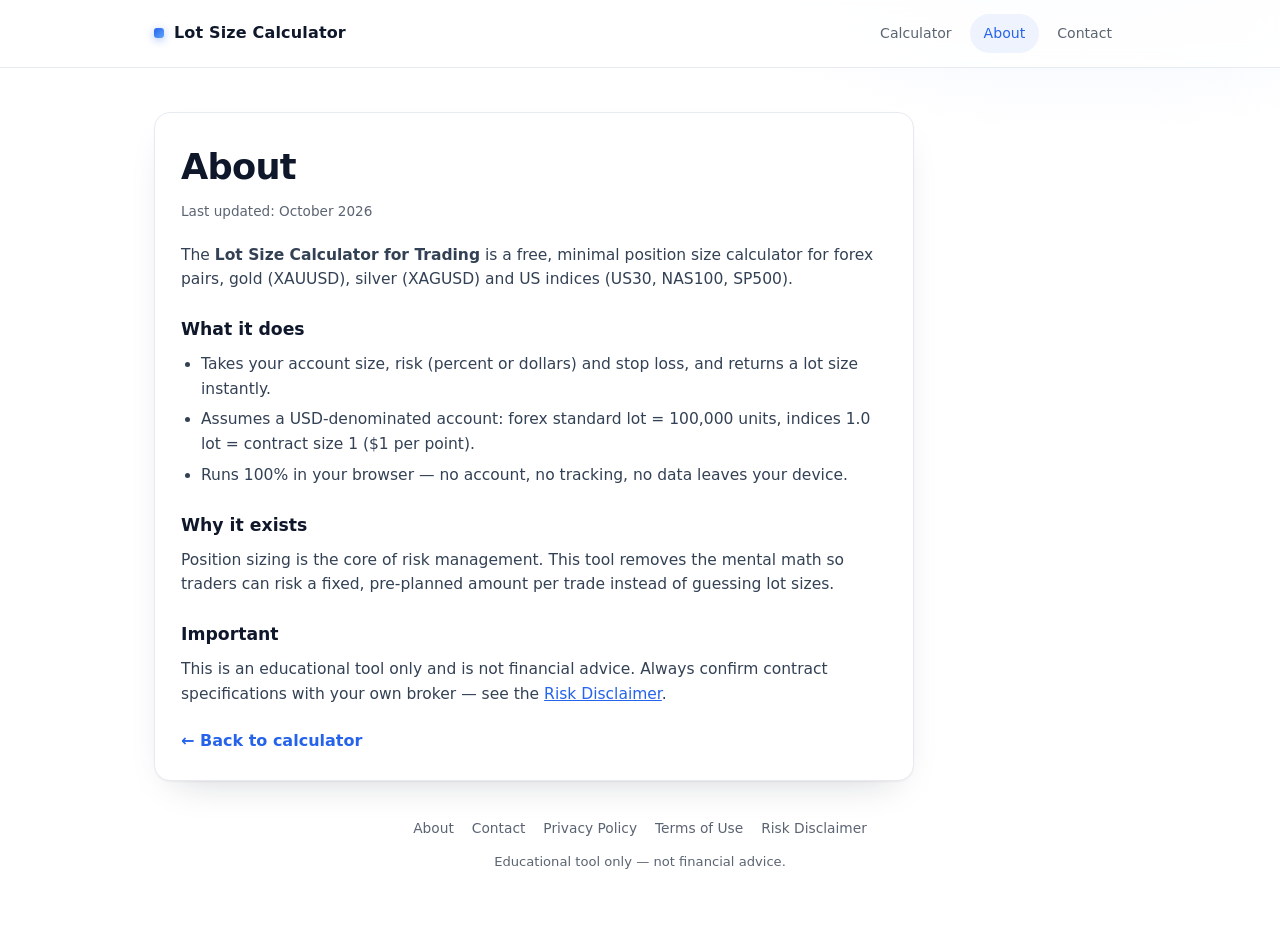
==== about.html @ 18fbbd70 "Add About, Contact, Privacy, Terms, Risk Disclaimer pages with footer links" ====
<!DOCTYPE html>
<html lang="en">
<head>
  <meta charset="UTF-8" />
  <meta name="viewport" content="width=device-width, initial-scale=1.0" />
  <meta name="description" content="About the Lot Size Calculator for Trading — a free position size tool for forex, gold, silver and US indices." />
  <title>About — Lot Size Calculator</title>
  <link rel="stylesheet" href="styles.css" />
</head>
<body>
  <header class="topbar">
    <div class="topbar-inner">
      <a class="logo" href="index.html">Lot Size Calculator</a>
      <nav class="topnav" aria-label="Site">
        <a href="index.html">Calculator</a>
        <a href="about.html" class="active">About</a>
        <a href="contact.html">Contact</a>
      </nav>
    </div>
  </header>
  <main class="wrap">
    <article class="card page">
      <h1>About</h1>
      <p class="updated">Last updated: October 2026</p>
      <p>The <strong>Lot Size Calculator for Trading</strong> is a free, minimal position size calculator for forex pairs, gold (XAUUSD), silver (XAGUSD) and US indices (US30, NAS100, SP500).</p>
      <h2>What it does</h2>
      <ul>
        <li>Takes your account size, risk (percent or dollars) and stop loss, and returns a lot size instantly.</li>
        <li>Assumes a USD-denominated account: forex standard lot = 100,000 units, indices 1.0 lot = contract size 1 ($1 per point).</li>
        <li>Runs 100% in your browser — no account, no tracking, no data leaves your device.</li>
      </ul>
      <h2>Why it exists</h2>
      <p>Position sizing is the core of risk management. This tool removes the mental math so traders can risk a fixed, pre-planned amount per trade instead of guessing lot sizes.</p>
      <h2>Important</h2>
      <p>This is an educational tool only and is not financial advice. Always confirm contract specifications with your own broker — see the <a href="disclaimer.html">Risk Disclaimer</a>.</p>
      <a class="back" href="index.html">← Back to calculator</a>
    </article>
    <footer class="foot">
      <nav class="foot-links" aria-label="Legal">
        <a href="about.html">About</a>
        <a href="contact.html">Contact</a>
        <a href="privacy.html">Privacy Policy</a>
        <a href="terms.html">Terms of Use</a>
        <a href="disclaimer.html">Risk Disclaimer</a>
      </nav>
      <p>Educational tool only — not financial advice.</p>
    </footer>
  </main>
</body>
</html>
---- styles.css ----
/* Lot Size Calculator — professional minimal, white + blue */
:root {
  --bg: #ffffff;
  --bg-soft: #f6f8fc;
  --card: #ffffff;
  --text: #0f172a;
  --muted: #5b6472;
  --border: #e7eaf0;
  --accent: #2563eb;
  --accent-dark: #1d4ed8;
  --accent-soft: rgba(37, 99, 235, 0.07);
  --radius: 16px;
  --radius-sm: 10px;
  --shadow: 0 1px 2px rgba(15, 23, 42, 0.05), 0 16px 38px -20px rgba(15, 23, 42, 0.22);
  --ease: cubic-bezier(0.22, 1, 0.36, 1);
}

* { box-sizing: border-box; margin: 0; padding: 0; }

html { scroll-behavior: smooth; }

body {
  background:
    radial-gradient(600px 280px at 85% -60px, rgba(37, 99, 235, 0.08), transparent 70%),
    var(--bg);
  color: var(--text);
  font-family: "Inter", system-ui, -apple-system, "Segoe UI", sans-serif;
  line-height: 1.6;
  -webkit-font-smoothing: antialiased;
}

a { color: inherit; }

/* ---------- Top bar ---------- */
.topbar {
  border-bottom: 1px solid var(--border);
  background: rgba(255, 255, 255, 0.82);
  backdrop-filter: blur(14px);
  -webkit-backdrop-filter: blur(14px);
  position: sticky;
  top: 0;
  z-index: 10;
}

.topbar-inner {
  max-width: 1020px;
  margin: 0 auto;
  padding: 14px 24px;
  display: flex;
  align-items: center;
  justify-content: space-between;
  gap: 16px;
}

.logo {
  font-weight: 700;
  letter-spacing: 0.01em;
  text-decoration: none;
  display: inline-flex;
  align-items: center;
}
.logo::before {
  content: "";
  display: inline-block;
  width: 10px; height: 10px;
  border-radius: 3px;
  background: linear-gradient(135deg, var(--accent), #60a5fa);
  margin-right: 10px;
  box-shadow: 0 2px 8px rgba(37, 99, 235, 0.4);
}

.topnav { display: flex; gap: 4px; }
.topnav a {
  text-decoration: none;
  font-size: 0.88rem;
  font-weight: 500;
  color: var(--muted);
  padding: 8px 14px;
  border-radius: 999px;
  transition: color 0.2s var(--ease), background 0.2s var(--ease);
}
.topnav a:hover { color: var(--text); background: var(--bg-soft); }
.topnav a.active { color: var(--accent); background: var(--accent-soft); }

/* ---------- Layout ---------- */
.wrap {
  max-width: 1020px;
  margin: 0 auto;
  padding: 44px 24px 60px;
  animation: pageIn 0.5s var(--ease) both;
}
@keyframes pageIn {
  from { opacity: 0; transform: translateY(10px); }
  to { opacity: 1; transform: none; }
}

.intro h1 {
  font-size: clamp(1.9rem, 4vw, 2.6rem);
  letter-spacing: -0.025em;
  line-height: 1.1;
  margin-bottom: 10px;
}
.intro p { color: var(--muted); max-width: 640px; margin-bottom: 28px; font-size: 1.02rem; }

.layout {
  display: grid;
  grid-template-columns: 1fr 1fr;
  gap: 20px;
  align-items: start;
}

.card {
  background: var(--card);
  border: 1px solid var(--border);
  border-radius: var(--radius);
  box-shadow: var(--shadow);
  padding: 26px;
  transition: transform 0.25s var(--ease), box-shadow 0.25s var(--ease), border-color 0.25s var(--ease);
}
.card:hover { border-color: #d5dcE8; }

/* ---------- Form ---------- */
.field { margin-bottom: 18px; }
.field label { display: block; font-weight: 600; font-size: 0.9rem; margin-bottom: 8px; }

select, input[type="number"], input[type="text"], input[type="email"], textarea {
  width: 100%;
  padding: 12px 14px;
  border-radius: var(--radius-sm);
  border: 1.5px solid var(--border);
  background: var(--bg-soft);
  color: var(--text);
  font-size: 1rem;
  font-family: inherit;
  outline: none;
  transition: border-color 0.2s var(--ease), background 0.2s var(--ease), box-shadow 0.2s var(--ease), transform 0.15s var(--ease);
}
select:hover, input:hover, textarea:hover { border-color: #cbd5e1; }
select:focus, input:focus, textarea:focus {
  border-color: var(--accent);
  background: #fff;
  box-shadow: 0 0 0 4px rgba(37, 99, 235, 0.12);
}
textarea { resize: vertical; min-height: 110px; }

.hint { font-size: 0.82rem; color: var(--muted); margin-top: 6px; min-height: 1.2em; }

/* Animated conditional price field */
#price-wrap { overflow: hidden; }
#price-wrap[hidden] { display: none; }
#price-wrap:not([hidden]) { animation: slideDown 0.35s var(--ease) both; }
@keyframes slideDown {
  from { opacity: 0; transform: translateY(-8px); max-height: 0; }
  to { opacity: 1; transform: none; max-height: 200px; }
}

/* Segmented risk toggle — fluid */
.segmented {
  display: flex;
  gap: 6px;
  margin-bottom: 10px;
  background: var(--bg-soft);
  border: 1px solid var(--border);
  border-radius: 12px;
  padding: 4px;
}
.seg {
  flex: 1;
  padding: 10px;
  border-radius: 8px;
  border: none;
  background: transparent;
  color: var(--muted);
  font-weight: 600;
  font-size: 0.88rem;
  transition: all 0.22s var(--ease);
}
.seg:hover { color: var(--text); }
.seg.active {
  background: #fff;
  color: var(--accent);
  box-shadow: 0 2px 8px rgba(15, 23, 42, 0.1);
}
.seg:active { transform: scale(0.97); }

.btn {
  width: 100%;
  padding: 14px;
  border-radius: var(--radius-sm);
  border: none;
  background: linear-gradient(135deg, var(--accent), var(--accent-dark));
  color: #fff;
  font-weight: 700;
  font-size: 1rem;
  cursor: pointer;
  box-shadow: 0 8px 20px -8px rgba(37, 99, 235, 0.55);
  transition: transform 0.18s var(--ease), box-shadow 0.18s var(--ease), filter 0.18s var(--ease);
}
.btn:hover { transform: translateY(-2px); filter: brightness(1.06); box-shadow: 0 14px 28px -10px rgba(37, 99, 235, 0.6); }
.btn:active { transform: translateY(0) scale(0.99); }

.error {
  margin-top: 12px;
  color: #b91c1c;
  background: #fef2f2;
  border: 1px solid #fecaca;
  padding: 10px 12px;
  border-radius: var(--radius-sm);
  font-size: 0.88rem;
  animation: shake 0.3s ease;
}
@keyframes shake {
  0%, 100% { transform: translateX(0); }
  25% { transform: translateX(-4px); }
  75% { transform: translateX(4px); }
}

/* ---------- Results ---------- */
.results h2 { font-size: 1.15rem; margin-bottom: 14px; letter-spacing: -0.01em; }

.result-main {
  background: linear-gradient(180deg, rgba(37, 99, 235, 0.09), rgba(37, 99, 235, 0.04));
  border: 1.5px solid rgba(37, 99, 235, 0.35);
  border-radius: 14px;
  padding: 22px 20px;
  text-align: center;
  margin-bottom: 18px;
  transition: border-color 0.25s var(--ease), box-shadow 0.25s var(--ease);
}
.result-label { display: block; font-size: 0.76rem; text-transform: uppercase; letter-spacing: 0.1em; color: var(--accent); font-weight: 700; margin-bottom: 4px; }
.result-lots {
  display: block;
  font-size: clamp(2.2rem, 5vw, 2.8rem);
  line-height: 1.1;
  letter-spacing: -0.02em;
  font-variant-numeric: tabular-nums;
  transition: transform 0.2s var(--ease);
}
.result-units { color: var(--muted); font-size: 0.9rem; }

/* Pulse animation fired from JS on every recalculation */
.result-main.pulse { animation: pulse 0.45s var(--ease); border-color: var(--accent); }
@keyframes pulse {
  0% { box-shadow: 0 0 0 0 rgba(37, 99, 235, 0.35); transform: scale(1); }
  40% { box-shadow: 0 0 0 10px rgba(37, 99, 235, 0); transform: scale(1.015); }
  100% { box-shadow: 0 0 0 0 rgba(37, 99, 235, 0); transform: scale(1); }
}

.kv { display: grid; gap: 2px; margin-bottom: 14px; }
.kv > div {
  display: flex;
  justify-content: space-between;
  align-items: baseline;
  gap: 12px;
  padding: 11px 4px;
  border-bottom: 1px dashed var(--border);
  font-size: 0.94rem;
  border-radius: 6px;
  transition: background 0.2s var(--ease), padding 0.2s var(--ease);
}
.kv > div:hover { background: var(--bg-soft); padding-left: 10px; padding-right: 10px; }
.kv dt { color: var(--muted); }
.kv dd { font-weight: 650; text-align: right; font-variant-numeric: tabular-nums; transition: color 0.2s ease; }

.formula {
  font-size: 0.84rem;
  color: var(--muted);
  background: var(--bg-soft);
  border: 1px solid var(--border);
  padding: 10px 12px;
  border-radius: 8px;
  font-variant-numeric: tabular-nums;
}

.warn {
  margin-top: 12px;
  font-size: 0.86rem;
  color: #92400e;
  background: #fffbeb;
  border: 1px solid #fde68a;
  padding: 10px 12px;
  border-radius: 8px;
  animation: slideDown 0.3s var(--ease) both;
}

.notes { margin-top: 18px; }
.notes h3 { font-size: 0.9rem; margin-bottom: 8px; }
.notes ul { padding-left: 18px; color: var(--muted); font-size: 0.85rem; display: grid; gap: 6px; }

/* ---------- Info pages ---------- */
.page { max-width: 760px; }
.page h1 { font-size: clamp(1.6rem, 3.5vw, 2.2rem); letter-spacing: -0.02em; margin-bottom: 6px; }
.page .updated { color: var(--muted); font-size: 0.85rem; margin-bottom: 20px; }
.page h2 { font-size: 1.08rem; margin: 24px 0 8px; }
.page p, .page li { color: #334155; font-size: 0.97rem; }
.page ul, .page ol { padding-left: 20px; display: grid; gap: 6px; margin: 8px 0 12px; }
.page a { color: var(--accent); }
.back { display: inline-block; margin-top: 22px; color: var(--accent); font-weight: 600; text-decoration: none; }
.back:hover { text-decoration: underline; }

/* ---------- Footer ---------- */
.foot { margin-top: 36px; text-align: center; }
.foot-links {
  display: flex;
  flex-wrap: wrap;
  justify-content: center;
  gap: 6px 18px;
  margin-bottom: 12px;
}
.foot-links a {
  color: var(--muted);
  font-size: 0.86rem;
  font-weight: 500;
  text-decoration: none;
  transition: color 0.2s ease;
}
.foot-links a:hover { color: var(--accent); }
.foot p { color: var(--muted); font-size: 0.82rem; max-width: 640px; margin: 0 auto; }
.foot-copy { margin-top: 6px; }

/* ---------- Responsive ---------- */
@media (max-width: 800px) {
  .layout { grid-template-columns: 1fr; }
  .wrap { padding: 28px 16px 48px; }
  .card { padding: 20px; }
  .topbar-inner { padding: 12px 16px; }
  .topnav a { padding: 7px 10px; font-size: 0.84rem; }
}

@media (prefers-reduced-motion: reduce) {
  *, *::before, *::after { animation: none !important; transition: none !important; }
}
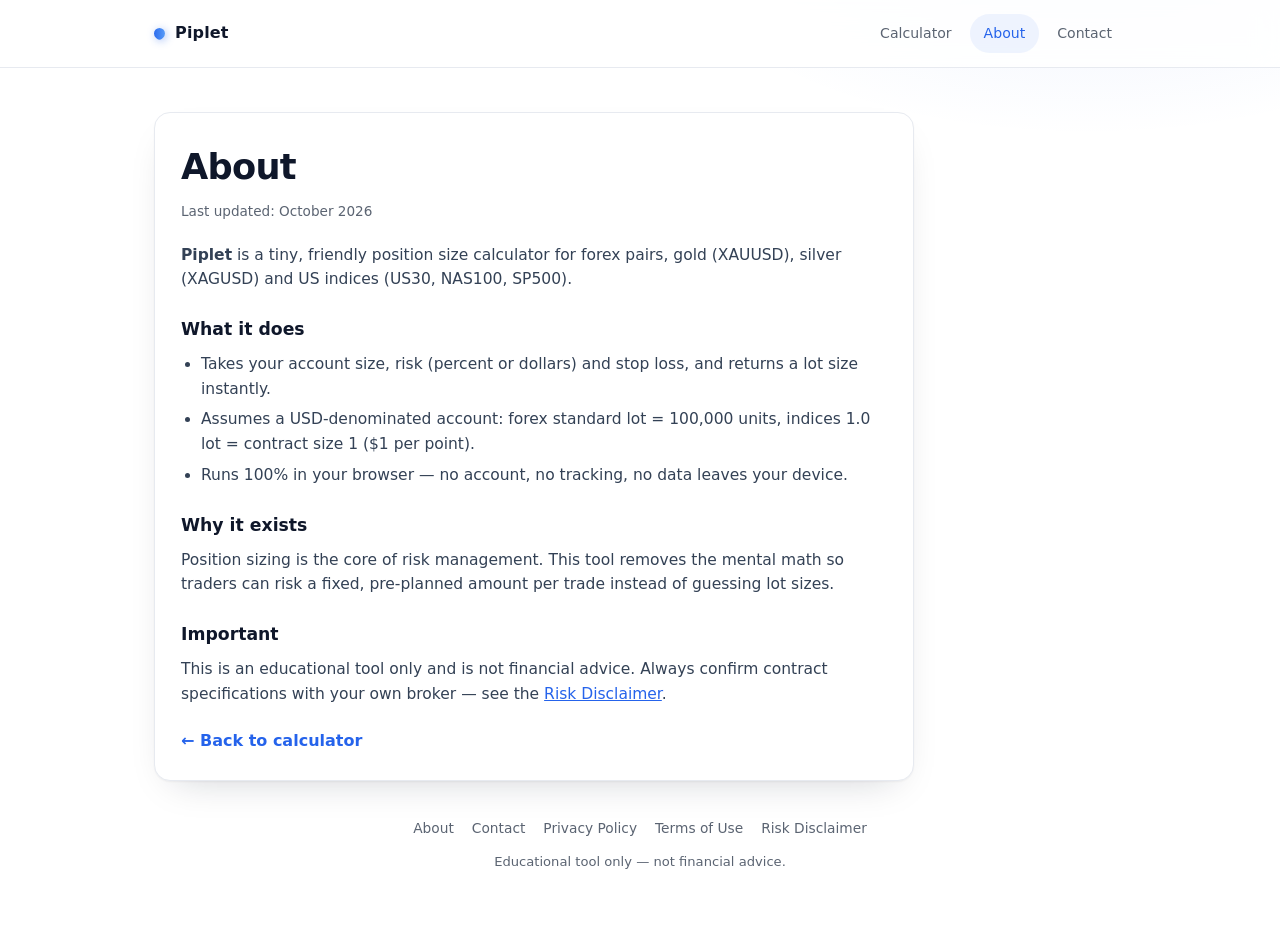
==== commit 28fd6baf: "Rebrand app to Piplet with droplet logo and favicon" ====
--- a/about.html
+++ b/about.html
@@ -3,14 +3,14 @@
 <head>
   <meta charset="UTF-8" />
   <meta name="viewport" content="width=device-width, initial-scale=1.0" />
-  <meta name="description" content="About the Lot Size Calculator for Trading — a free position size tool for forex, gold, silver and US indices." />
-  <title>About — Lot Size Calculator</title>
+  <meta name="description" content="About Piplet — a tiny, friendly position size tool for forex, gold, silver and US indices." />
+  <title>About — Piplet</title>
   <link rel="stylesheet" href="styles.css" />
 </head>
 <body>
   <header class="topbar">
     <div class="topbar-inner">
-      <a class="logo" href="index.html">Lot Size Calculator</a>
+      <a class="logo" href="index.html">Piplet</a>
       <nav class="topnav" aria-label="Site">
         <a href="index.html">Calculator</a>
         <a href="about.html" class="active">About</a>
@@ -22,7 +22,7 @@
     <article class="card page">
       <h1>About</h1>
       <p class="updated">Last updated: October 2026</p>
-      <p>The <strong>Lot Size Calculator for Trading</strong> is a free, minimal position size calculator for forex pairs, gold (XAUUSD), silver (XAGUSD) and US indices (US30, NAS100, SP500).</p>
+      <p><strong>Piplet</strong> is a tiny, friendly position size calculator for forex pairs, gold (XAUUSD), silver (XAGUSD) and US indices (US30, NAS100, SP500).</p>
       <h2>What it does</h2>
       <ul>
         <li>Takes your account size, risk (percent or dollars) and stop loss, and returns a lot size instantly.</li>
--- a/styles.css
+++ b/styles.css
@@ -1,4 +1,4 @@
-/* Lot Size Calculator — professional minimal, white + blue */
+/* Piplet — professional minimal, white + blue */
 :root {
   --bg: #ffffff;
   --bg-soft: #f6f8fc;
@@ -62,8 +62,9 @@
 .logo::before {
   content: "";
   display: inline-block;
-  width: 10px; height: 10px;
-  border-radius: 3px;
+  width: 11px; height: 11px;
+  border-radius: 50% 50% 50% 4px;
+  transform: rotate(-45deg);
   background: linear-gradient(135deg, var(--accent), #60a5fa);
   margin-right: 10px;
   box-shadow: 0 2px 8px rgba(37, 99, 235, 0.4);
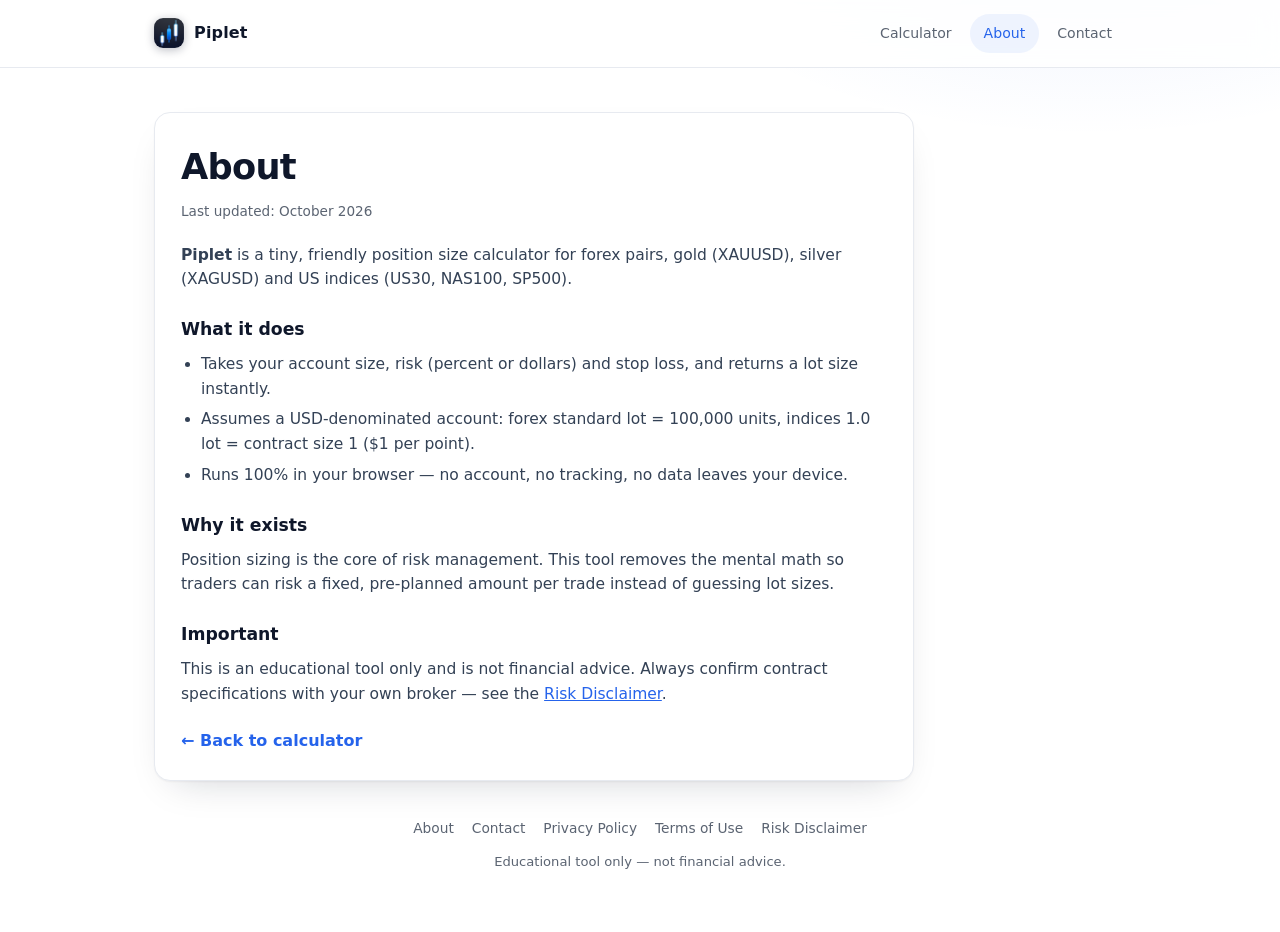
==== commit 7a1c3bd7: "Use candlestick artwork as Piplet logo (header, hero, favicons)" ====
--- a/about.html
+++ b/about.html
@@ -6,11 +6,14 @@
   <meta name="description" content="About Piplet — a tiny, friendly position size tool for forex, gold, silver and US indices." />
   <title>About — Piplet</title>
   <link rel="stylesheet" href="styles.css" />
+  <link rel="icon" type="image/png" sizes="32x32" href="assets/favicon-32.png" />
+  <link rel="icon" type="image/png" sizes="16x16" href="assets/favicon-16.png" />
+  <link rel="apple-touch-icon" sizes="180x180" href="assets/apple-touch-icon.png" />
 </head>
 <body>
   <header class="topbar">
     <div class="topbar-inner">
-      <a class="logo" href="index.html">Piplet</a>
+      <a class="logo" href="index.html"><img class="logo-mark" src="assets/piplet-icon-64.png" alt="" width="30" height="30" />Piplet</a>
       <nav class="topnav" aria-label="Site">
         <a href="index.html">Calculator</a>
         <a href="about.html" class="active">About</a>
--- a/styles.css
+++ b/styles.css
@@ -58,16 +58,33 @@
   text-decoration: none;
   display: inline-flex;
   align-items: center;
-}
-.logo::before {
-  content: "";
-  display: inline-block;
-  width: 11px; height: 11px;
-  border-radius: 50% 50% 50% 4px;
-  transform: rotate(-45deg);
-  background: linear-gradient(135deg, var(--accent), #60a5fa);
-  margin-right: 10px;
-  box-shadow: 0 2px 8px rgba(37, 99, 235, 0.4);
+  gap: 10px;
+}
+.logo-mark {
+  width: 30px;
+  height: 30px;
+  border-radius: 9px;
+  display: block;
+  box-shadow: 0 2px 10px rgba(15, 23, 42, 0.28);
+  transition: transform 0.25s var(--ease), box-shadow 0.25s var(--ease);
+}
+.logo:hover .logo-mark {
+  transform: translateY(-1px) rotate(-3deg);
+  box-shadow: 0 6px 16px rgba(37, 99, 235, 0.4);
+}
+
+.hero-logo {
+  width: 72px;
+  height: 72px;
+  border-radius: 20px;
+  display: block;
+  margin-bottom: 16px;
+  box-shadow: 0 12px 30px -12px rgba(15, 23, 42, 0.5);
+  animation: logoIn 0.7s var(--ease) both;
+}
+@keyframes logoIn {
+  from { opacity: 0; transform: scale(0.86) translateY(6px); }
+  to { opacity: 1; transform: none; }
 }
 
 .topnav { display: flex; gap: 4px; }
